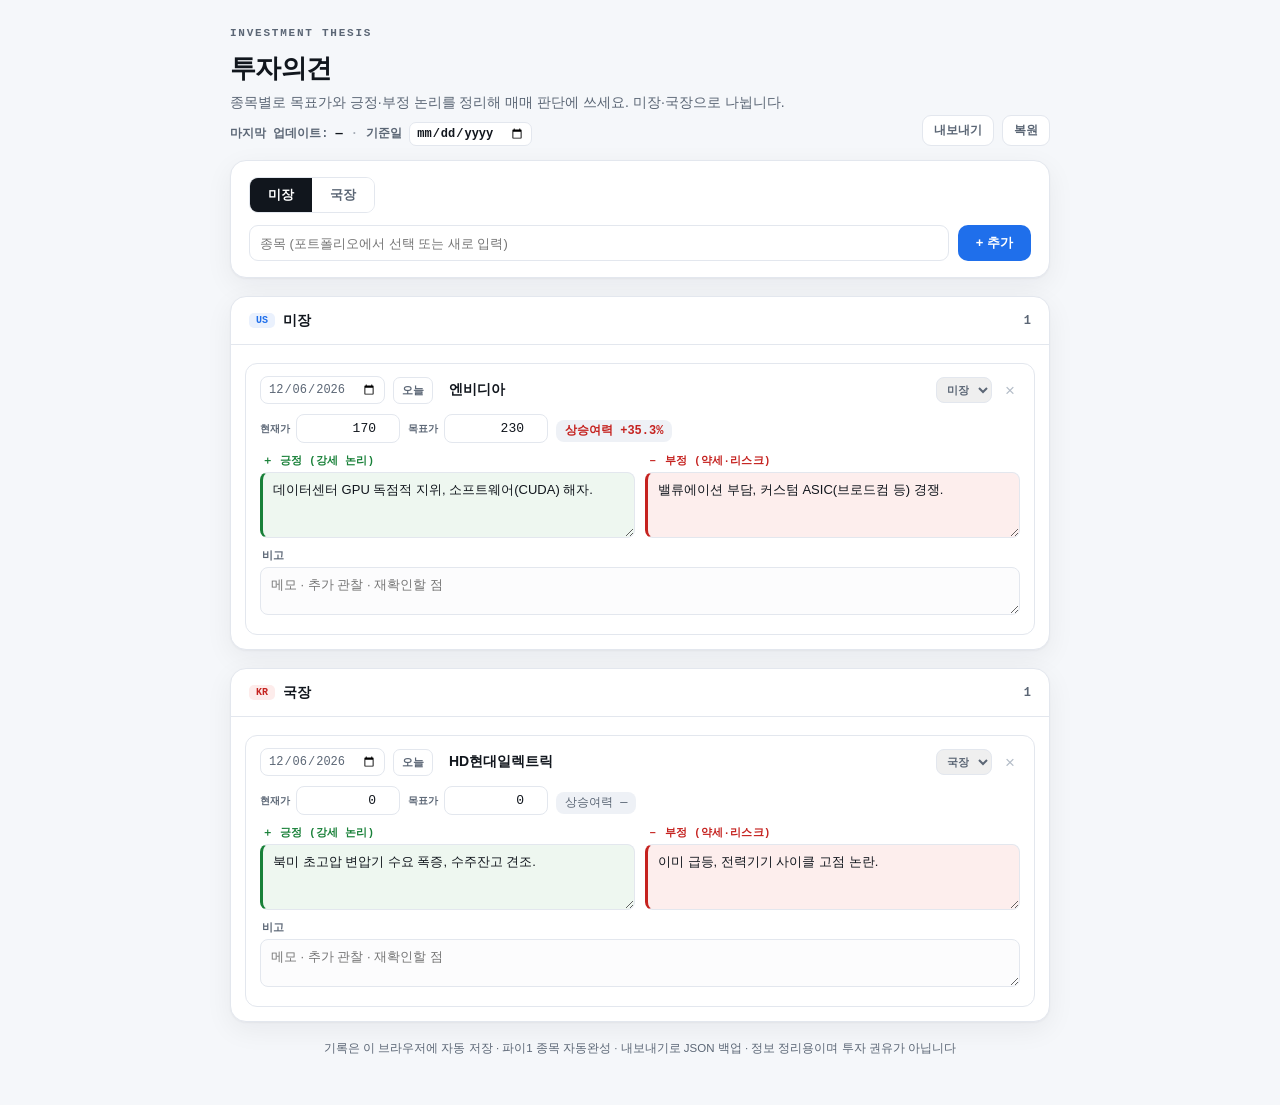
==== opinion.html @ b36881c7 "Add files via upload" ====
<!DOCTYPE html>
<html lang="ko">
<head>
<meta charset="UTF-8">
<meta name="viewport" content="width=device-width, initial-scale=1.0">
<title>투자의견</title>
<style>
  :root{
    --ink:#11161d; --ink-soft:#5b6675; --line:#e3e7ee; --line-soft:#eef1f6;
    --panel:#ffffff; --canvas:#f5f7fa; --accent:#1f6feb; --ok:#188038; --up:#c5221f; --down:#1f6feb;
    --bull:#188038; --bull-bg:#eef7f0; --bear:#c5221f; --bear-bg:#fdeeed;
    --us:#1f6feb; --us-bg:#eaf1fd; --kr:#c5221f; --kr-bg:#fdeceb;
    --shadow:0 1px 2px rgba(16,22,30,.04),0 8px 28px rgba(16,22,30,.06);
    --mono:ui-monospace,"SF Mono","Cascadia Mono","Segoe UI Mono",Consolas,monospace;
    --sans:ui-sans-serif,-apple-system,"Segoe UI","Apple SD Gothic Neo","Malgun Gothic",Roboto,sans-serif;
  }
  *{box-sizing:border-box} html,body{margin:0}
  body{font-family:var(--sans);color:var(--ink);background:var(--canvas);
    -webkit-font-smoothing:antialiased;line-height:1.5;padding:28px 18px 48px}
  .wrap{max-width:820px;margin:0 auto}
  header{margin-bottom:14px;display:flex;align-items:flex-end;justify-content:space-between;gap:12px;flex-wrap:wrap}
  .eyebrow{font:600 11px/1 var(--mono);letter-spacing:.16em;text-transform:uppercase;color:var(--ink-soft);margin-bottom:10px}
  h1{font-size:26px;font-weight:760;letter-spacing:-.02em;margin:0 0 4px}
  .sub{color:var(--ink-soft);font-size:14px;margin:0}
  .updated{font:600 12px var(--mono);color:var(--ink-soft);margin:9px 0 0}
  .updated b{color:var(--ink)}
  .updated .sep{opacity:.5;margin:0 8px}
  .updated input{font:600 12px var(--mono);color:var(--ink);border:1px solid var(--line);border-radius:7px;padding:3px 6px;background:#fff}
  .hbtns{display:flex;gap:8px}
  .hbtns button{border:1px solid var(--line);background:#fff;color:var(--ink-soft);font:600 12px system-ui;padding:6px 11px;border-radius:9px;cursor:pointer}
  .hbtns button:hover{border-color:var(--accent);color:var(--accent)}
  .panel{background:var(--panel);border:1px solid var(--line);border-radius:16px;box-shadow:var(--shadow)}

  .add{padding:16px 18px;margin-bottom:18px}
  .seg{display:inline-flex;border:1px solid var(--line);border-radius:9px;overflow:hidden;margin-bottom:12px}
  .seg button{font:700 13px var(--sans);border:0;background:#fff;color:var(--ink-soft);padding:8px 18px;cursor:pointer}
  .seg button[aria-pressed="true"]{background:var(--ink);color:#fff}
  .frm{display:grid;grid-template-columns:1fr auto;gap:9px}
  .frm input{font-family:var(--sans);font-size:13px;border:1px solid var(--line);background:#fff;border-radius:9px;padding:9px 10px;width:100%;color:var(--ink)}
  .frm input:focus{outline:2px solid var(--accent);outline-offset:1px;border-color:transparent}
  .addbtn{border:0;border-radius:10px;padding:9px 18px;font:700 13px var(--sans);color:#fff;background:var(--accent);cursor:pointer;white-space:nowrap}

  .sec{margin-bottom:18px}
  .sec-head{display:flex;align-items:center;gap:8px;padding:13px 18px;border-bottom:1px solid var(--line);font-weight:720;font-size:14px}
  .sec-head .tag{font:700 10px var(--mono);padding:2px 7px;border-radius:5px}
  .sec.us .tag{background:var(--us-bg);color:var(--us)} .sec.kr .tag{background:var(--kr-bg);color:var(--kr)}
  .sec-head .cnt{margin-left:auto;font:600 12px var(--mono);color:var(--ink-soft)}
  .cards{padding:8px 14px 14px}
  .empty{color:var(--ink-soft);font-size:13px;padding:14px 4px;text-align:center}

  .op{border:1px solid var(--line);border-radius:12px;padding:12px 14px;margin-top:10px;background:#fff}
  .op.stale{background:#fffdf8}
  .stale-b{font:700 10px var(--mono);padding:2px 7px;border-radius:5px;background:#fdf3e3;color:#b06000;white-space:nowrap}
  .stale-flag{font:600 12px var(--sans);color:#b06000;background:#fdf3e3;border:1px solid #f0dcbd;padding:5px 10px;border-radius:8px;display:inline-block;margin:10px 0 0}
  .op-head{display:flex;align-items:center;gap:8px;margin-bottom:10px;flex-wrap:wrap}
  .op-head .dt{flex:none;font-family:var(--mono);font-size:12px;border:1px solid var(--line);border-radius:8px;padding:5px 7px;color:var(--ink-soft)}
  .op-head .dt:focus{outline:2px solid var(--accent);outline-offset:1px;border-color:transparent}
  .op-head .tdy{border:1px solid var(--line);background:#fff;color:var(--ink-soft);font:600 11px var(--sans);padding:5px 8px;border-radius:7px;cursor:pointer;flex:none}
  .op-head .tdy:hover{border-color:var(--accent);color:var(--accent)}
  .namewarn{display:none;font:600 11.5px var(--sans);color:#b06000;background:#fdf3e3;border:1px solid #f0dcbd;border-radius:8px;padding:6px 9px;margin-top:8px}
  .op-head .nm{font-family:var(--sans);font-size:14px;font-weight:720;border:1px solid transparent;border-radius:8px;padding:5px 7px;flex:1;min-width:0;color:var(--ink)}
  .op-head .nm:focus{outline:2px solid var(--accent);outline-offset:1px;background:#fff}
  .op-head select{font:600 11px var(--sans);border:1px solid var(--line);border-radius:8px;padding:5px 6px;color:var(--ink-soft)}
  .del{border:0;background:none;color:#b3bcc7;font-size:17px;cursor:pointer;border-radius:8px;line-height:1;padding:3px 5px}
  .del:hover{color:#d24545;background:#fbeaea}
  .prices{display:flex;align-items:center;gap:8px;flex-wrap:wrap;margin-bottom:11px}
  .pfield{display:flex;align-items:center;gap:6px}
  .pfield label{font:600 10px var(--mono);color:var(--ink-soft)}
  .pfield input{font-family:var(--mono);font-size:13px;text-align:right;border:1px solid var(--line);border-radius:8px;padding:6px 8px;width:104px;color:var(--ink)}
  .pfield input:focus{outline:2px solid var(--accent);outline-offset:1px;border-color:transparent}
  .upside{font:700 12px var(--mono);padding:4px 9px;border-radius:8px;background:var(--line-soft)}
  .upside.pf{color:var(--up)} .upside.ls{color:var(--down)} .upside.na{color:var(--ink-soft);font-weight:500}

  .stance{display:grid;grid-template-columns:1fr 1fr;gap:10px}
  @media(max-width:640px){.stance{grid-template-columns:1fr}}
  .st{display:flex;flex-direction:column}
  .st label{font:700 10.5px var(--mono);letter-spacing:.03em;margin:0 0 4px 2px}
  .st.bull label{color:var(--bull)} .st.bear label{color:var(--bear)}
  .st textarea{font-family:var(--sans);font-size:13px;border:1px solid var(--line);border-left:3px solid;border-radius:8px;padding:8px 10px;width:100%;resize:vertical;min-height:66px;color:var(--ink);background:#fff}
  .st.bull textarea{border-left-color:var(--bull);background:var(--bull-bg)}
  .st.bear textarea{border-left-color:var(--bear);background:var(--bear-bg)}
  .st textarea:focus{outline:2px solid var(--accent);outline-offset:1px}
  .note{margin-top:11px}
  .note label{display:block;font:700 10.5px var(--mono);color:var(--ink-soft);margin:0 0 4px 2px}
  .note textarea{font-family:var(--sans);font-size:13px;border:1px solid var(--line);border-radius:8px;padding:8px 10px;width:100%;resize:vertical;min-height:44px;color:var(--ink);background:#fcfcfd}
  .note textarea:focus{outline:2px solid var(--accent);outline-offset:1px;border-color:transparent}
  footer{max-width:820px;margin:6px auto 0;color:var(--ink-soft);font-size:11.5px;text-align:center}
  @media(prefers-reduced-motion:reduce){*{transition:none!important}}
  @media(max-width:640px){
    body{padding:16px 10px 44px}
    input,select,textarea{font-size:16px !important}
  }
</style>
</head>
<body>
<div class="wrap">
  <header>
    <div>
      <div class="eyebrow">Investment Thesis</div>
      <h1>투자의견</h1>
      <p class="sub">종목별로 목표가와 긍정·부정 논리를 정리해 매매 판단에 쓰세요. 미장·국장으로 나뉩니다.</p>
      <span class="stale-flag" id="staleFlag" style="display:none"></span>
      <p class="updated">마지막 업데이트: <b id="updTs">—</b><span class="sep">·</span>기준일 <input type="date" id="baseDate" title="데이터 기준일"></p>
    </div>
    <div class="hbtns">
      <button id="expBtn">내보내기</button>
      <button id="impBtn">복원</button>
    </div>
  </header>

  <section class="panel add">
    <div class="seg" role="group" aria-label="시장">
      <button id="mUs" aria-pressed="true">미장</button>
      <button id="mKr" aria-pressed="false">국장</button>
    </div>
    <div class="frm">
      <input id="fName" list="stocklist" placeholder="종목 (포트폴리오에서 선택 또는 새로 입력)">
      <datalist id="stocklist"></datalist>
      <button class="addbtn" id="addBtn">+ 추가</button>
    </div>
    <div class="namewarn" id="nameWarn">⚠ 포트폴리오에 없는 종목명이에요 — 이름이 다르면 자동완성·연동이 안 붙어요</div>
  </section>

  <section class="panel sec us">
    <div class="sec-head"><span class="tag">US</span>미장<span class="cnt" id="cntUs">0</span></div>
    <div class="cards" id="listUs"></div>
  </section>
  <section class="panel sec kr">
    <div class="sec-head"><span class="tag">KR</span>국장<span class="cnt" id="cntKr">0</span></div>
    <div class="cards" id="listKr"></div>
  </section>
</div>
<footer>기록은 이 브라우저에 자동 저장 · 파이1 종목 자동완성 · 내보내기로 JSON 백업 · 정보 정리용이며 투자 권유가 아닙니다</footer>

<script>
(function(){
  "use strict";
  const KEY="toolkit:opinion";
  let data=[], updatedAt=null, baseDate="", metaLoaded=false;
  try{const s=localStorage.getItem(KEY);if(s){const o=JSON.parse(s);
    if(Array.isArray(o))data=o; else if(o&&Array.isArray(o.data)){data=o.data;
      if(o.updatedAt)updatedAt=o.updatedAt; if(o.baseDate)baseDate=o.baseDate;}}}catch(e){}
  if(!data.length){
    data=[
      {id:uid(),market:"us",name:"엔비디아",cur:170,target:230,bull:"데이터센터 GPU 독점적 지위, 소프트웨어(CUDA) 해자.",bear:"밸류에이션 부담, 커스텀 ASIC(브로드컴 등) 경쟁."},
      {id:uid(),market:"kr",name:"HD현대일렉트릭",cur:0,target:0,bull:"북미 초고압 변압기 수요 폭증, 수주잔고 견조.",bear:"이미 급등, 전력기기 사이클 고점 논란."},
    ];
  }
  function persist(){ if(metaLoaded) updatedAt=Date.now(); renderMeta();
    try{localStorage.setItem(KEY,JSON.stringify({data,updatedAt,baseDate}));}catch(e){}}
  function fmtDate(ts){const d=new Date(ts);const p=n=>String(n).padStart(2,"0");
    return d.getFullYear()+"-"+p(d.getMonth()+1)+"-"+p(d.getDate())+" "+p(d.getHours())+":"+p(d.getMinutes());}
  function renderMeta(){const el=document.getElementById("updTs");if(el)el.textContent=updatedAt?fmtDate(updatedAt):"—";}
  function uid(){return Date.now().toString(36)+Math.random().toString(36).slice(2,6);}
  function todayISO(){const d=new Date();return d.getFullYear()+"-"+String(d.getMonth()+1).padStart(2,"0")+"-"+String(d.getDate()).padStart(2,"0");}
  data.forEach(d=>{ if(d.date==null)d.date=todayISO(); if(d.note==null)d.note=""; });
  const esc=s=>String(s).replace(/[&<>"]/g,c=>({"&":"&amp;","<":"&lt;",">":"&gt;",'"':"&quot;"}[c]));
  const nf=n=>Number(n||0).toLocaleString("ko-KR");
  const STALE_DAYS=60;
  const daysSince=ds=>{const t=Date.parse(ds);return isNaN(t)?0:(Date.now()-t)/86400000;};
  const isStale=d=>!!d.date&&daysSince(d.date)>=STALE_DAYS;
  const id=x=>document.getElementById(x);

  let addMarket="us";
  const fName=id("fName");
  function setMarket(m){addMarket=m;id("mUs").setAttribute("aria-pressed",m==="us");id("mKr").setAttribute("aria-pressed",m==="kr");}
  id("mUs").addEventListener("click",()=>setMarket("us"));
  id("mKr").addEventListener("click",()=>setMarket("kr"));

  function pieNames(){try{const s=localStorage.getItem("toolkit:pie1");if(!s)return [];
    const o=JSON.parse(s);const arr=Array.isArray(o)?o:(o&&o.data)||[];
    return arr.map(x=>x&&x.name).filter(Boolean);}catch(e){return [];}}
  function buildDatalist(){const names=[...new Set([...pieNames(),...data.map(d=>d.name)])].filter(Boolean);
    id("stocklist").innerHTML=names.map(n=>`<option value="${esc(n)}">`).join("");}

  function add(){const name=fName.value.trim();if(!name){fName.focus();return;}
    data.push({id:uid(),market:addMarket,name,date:todayISO(),cur:0,target:0,bull:"",bear:"",note:""});
    persist();fName.value="";render();}
  id("addBtn").addEventListener("click",add);
  fName.addEventListener("keydown",e=>{if(e.key==="Enter")add();});
  fName.addEventListener("input",()=>{const v=fName.value.trim();const ns=pieNames();
    id("nameWarn").style.display=(v&&ns.length&&ns.indexOf(v)===-1)?"block":"none";});

  function upsideHtml(d){
    if(!(d.cur>0&&d.target>0))return `<span class="upside na">상승여력 —</span>`;
    const u=(d.target/d.cur-1)*100;
    return `<span class="upside ${u>=0?'pf':'ls'}">상승여력 ${u>=0?'+':''}${u.toFixed(1)}%</span>`;}
  function card(d){
    const st=isStale(d);
    return `<div class="op${st?' stale':''}" data-id="${d.id}">`+
      `<div class="op-head">`+
        `<input class="dt" data-id="${d.id}" data-k="date" type="date" value="${esc(d.date||"")}" title="작성일">`+
        `<button class="tdy" data-today="${d.id}" title="작성일을 오늘로 갱신">오늘</button>`+
        `<input class="nm" data-id="${d.id}" data-k="name" value="${esc(d.name)}" placeholder="종목명">`+
        `<select data-id="${d.id}" data-k="market"><option value="us"${d.market==="us"?" selected":""}>미장</option><option value="kr"${d.market==="kr"?" selected":""}>국장</option></select>`+
        `${st?'<span class="stale-b">업데이트 필요</span>':''}`+
        `<button class="del" data-del="${d.id}" title="삭제" aria-label="삭제">×</button></div>`+
      `<div class="prices">`+
        `<span class="pfield"><label>현재가</label><input data-id="${d.id}" data-k="cur" type="number" min="0" step="any" value="${d.cur||0}"></span>`+
        `<span class="pfield"><label>목표가</label><input data-id="${d.id}" data-k="target" type="number" min="0" step="any" value="${d.target||0}"></span>`+
        `<span class="up-slot">${upsideHtml(d)}</span>`+
      `</div>`+
      `<div class="stance">`+
        `<div class="st bull"><label>＋ 긍정 (강세 논리)</label><textarea data-id="${d.id}" data-k="bull" placeholder="살 이유 / 강세 시나리오">${esc(d.bull||"")}</textarea></div>`+
        `<div class="st bear"><label>－ 부정 (약세·리스크)</label><textarea data-id="${d.id}" data-k="bear" placeholder="리스크 / 안 살 이유">${esc(d.bear||"")}</textarea></div>`+
      `</div>`+
      `<div class="note"><label>비고</label><textarea data-id="${d.id}" data-k="note" placeholder="메모 · 추가 관찰 · 재확인할 점">${esc(d.note||"")}</textarea></div>`+
      `</div>`;}

  function render(){
    buildDatalist();
    const us=data.filter(d=>d.market==="us"), kr=data.filter(d=>d.market==="kr");
    id("listUs").innerHTML=us.length?us.map(card).join(""):'<div class="empty">아직 미장 종목이 없어요</div>';
    id("listKr").innerHTML=kr.length?kr.map(card).join(""):'<div class="empty">아직 국장 종목이 없어요</div>';
    id("cntUs").textContent=us.length;id("cntKr").textContent=kr.length;
    const n=data.filter(isStale).length, fl=id("staleFlag");
    fl.style.display=n?"inline-block":"none";
    if(n)fl.textContent="업데이트 필요한 의견 "+n+"건 ("+STALE_DAYS+"일 경과) — 작성일을 갱신하면 사라져요";
  }

  // inline edit
  document.body.addEventListener("input",e=>{const t=e.target,i=t.dataset&&t.dataset.id,k=t.dataset&&t.dataset.k;
    if(!i||!k||k==="market")return;const it=data.find(d=>d.id===i);if(!it)return;
    it[k]=(k==="cur"||k==="target")?(t.value===""?0:Math.max(0,+t.value)):t.value;
    if(k==="cur"||k==="target"){const slot=t.closest(".op").querySelector(".up-slot");if(slot)slot.innerHTML=upsideHtml(it);}
    persist();});
  document.body.addEventListener("change",e=>{const t=e.target;if(t.dataset&&t.dataset.k==="market"){
    const it=data.find(d=>d.id===t.dataset.id);if(it){it.market=t.value;persist();render();}}});
  document.body.addEventListener("click",e=>{
    const td=e.target.closest("[data-today]");
    if(td){const it=data.find(x=>x.id===td.dataset.today);if(it){it.date=todayISO();persist();render();}return;}
    const b=e.target.closest("[data-del]");if(!b)return;
    data=data.filter(d=>d.id!==b.dataset.del);persist();render();});

  id("expBtn").addEventListener("click",()=>{
    try{const blob=new Blob([JSON.stringify({_app:"toolkit",_version:1,_key:"opinion",data:{opinion:data}},null,2)],{type:"application/json"});
      const u=URL.createObjectURL(blob);const a=document.createElement("a");a.href=u;
      a.download="opinion-"+new Date().toISOString().slice(0,10)+".json";document.body.appendChild(a);a.click();a.remove();
      setTimeout(()=>URL.revokeObjectURL(u),1000);}catch(e){alert("이 환경에선 내보내기가 막혀 있어요.");}});
  id("impBtn").addEventListener("click",()=>{const i=document.createElement("input");i.type="file";i.accept=".json,application/json";
    i.onchange=()=>{const f=i.files[0];if(!f)return;const r=new FileReader();
      r.onload=()=>{try{const j=JSON.parse(r.result);
        let arr=Array.isArray(j)?j:(j.data&&Array.isArray(j.data.opinion)?j.data.opinion:(Array.isArray(j.data)?j.data:null));
        if(!arr){alert("투자의견 백업 파일이 아니에요.");return;}
        data=arr;persist();render();}catch(e){alert("JSON을 읽지 못했어요.");}};
      r.readAsText(f);};i.click();});

  setMarket("us");render();persist();metaLoaded=true;renderMeta();
  const bdEl=document.getElementById("baseDate");
  if(bdEl){bdEl.value=baseDate||"";bdEl.addEventListener("change",()=>{baseDate=bdEl.value;persist();});}
})();
</script>
</body>
</html>
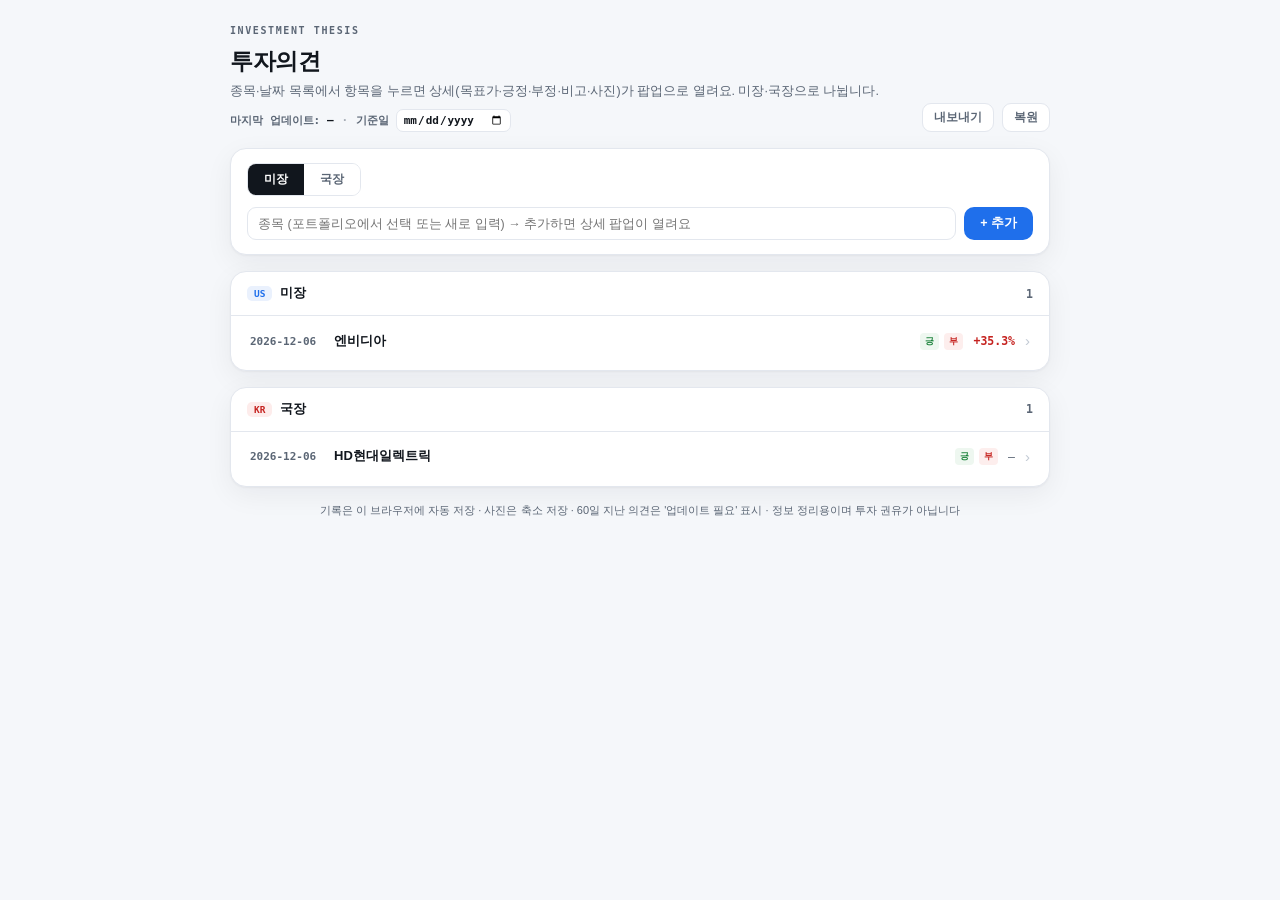
==== commit 51bd27e1: "Add files via upload" ====
--- a/opinion.html
+++ b/opinion.html
@@ -7,89 +7,117 @@
 <style>
   :root{
     --ink:#11161d; --ink-soft:#5b6675; --line:#e3e7ee; --line-soft:#eef1f6;
-    --panel:#ffffff; --canvas:#f5f7fa; --accent:#1f6feb; --ok:#188038; --up:#c5221f; --down:#1f6feb;
+    --panel:#ffffff; --canvas:#f5f7fa; --accent:#1f6feb; --ok:#188038; --amber:#b06000; --amber-bg:#fdf3e3;
     --bull:#188038; --bull-bg:#eef7f0; --bear:#c5221f; --bear-bg:#fdeeed;
-    --us:#1f6feb; --us-bg:#eaf1fd; --kr:#c5221f; --kr-bg:#fdeceb;
+    --us:#1f6feb; --us-bg:#eaf1fd; --kr:#c5221f; --kr-bg:#fdeceb; --up:#c5221f; --down:#1f6feb;
     --shadow:0 1px 2px rgba(16,22,30,.04),0 8px 28px rgba(16,22,30,.06);
     --mono:ui-monospace,"SF Mono","Cascadia Mono","Segoe UI Mono",Consolas,monospace;
     --sans:ui-sans-serif,-apple-system,"Segoe UI","Apple SD Gothic Neo","Malgun Gothic",Roboto,sans-serif;
   }
   *{box-sizing:border-box} html,body{margin:0}
   body{font-family:var(--sans);color:var(--ink);background:var(--canvas);
-    -webkit-font-smoothing:antialiased;line-height:1.5;padding:28px 18px 48px}
+    -webkit-font-smoothing:antialiased;line-height:1.45;padding:26px 16px 44px;font-size:13px}
   .wrap{max-width:820px;margin:0 auto}
-  header{margin-bottom:14px;display:flex;align-items:flex-end;justify-content:space-between;gap:12px;flex-wrap:wrap}
-  .eyebrow{font:600 11px/1 var(--mono);letter-spacing:.16em;text-transform:uppercase;color:var(--ink-soft);margin-bottom:10px}
-  h1{font-size:26px;font-weight:760;letter-spacing:-.02em;margin:0 0 4px}
-  .sub{color:var(--ink-soft);font-size:14px;margin:0}
-  .updated{font:600 12px var(--mono);color:var(--ink-soft);margin:9px 0 0}
-  .updated b{color:var(--ink)}
-  .updated .sep{opacity:.5;margin:0 8px}
-  .updated input{font:600 12px var(--mono);color:var(--ink);border:1px solid var(--line);border-radius:7px;padding:3px 6px;background:#fff}
+  header{margin-bottom:16px;display:flex;align-items:flex-end;justify-content:space-between;gap:12px;flex-wrap:wrap}
+  .eyebrow{font:600 10px/1 var(--mono);letter-spacing:.16em;text-transform:uppercase;color:var(--ink-soft);margin-bottom:9px}
+  h1{font-size:23px;font-weight:760;letter-spacing:-.02em;margin:0 0 4px}
+  .sub{color:var(--ink-soft);font-size:12.5px;margin:0}
+  .updated{font:600 11px var(--mono);color:var(--ink-soft);margin:9px 0 0}
+  .updated b{color:var(--ink)} .updated .sep{opacity:.5;margin:0 8px}
+  .updated input{font:600 11px var(--mono);color:var(--ink);border:1px solid var(--line);border-radius:7px;padding:3px 6px;background:#fff}
   .hbtns{display:flex;gap:8px}
-  .hbtns button{border:1px solid var(--line);background:#fff;color:var(--ink-soft);font:600 12px system-ui;padding:6px 11px;border-radius:9px;cursor:pointer}
+  .hbtns button{border:1px solid var(--line);background:#fff;color:var(--ink-soft);font:600 11.5px system-ui;padding:6px 11px;border-radius:9px;cursor:pointer}
   .hbtns button:hover{border-color:var(--accent);color:var(--accent)}
   .panel{background:var(--panel);border:1px solid var(--line);border-radius:16px;box-shadow:var(--shadow)}
-
-  .add{padding:16px 18px;margin-bottom:18px}
-  .seg{display:inline-flex;border:1px solid var(--line);border-radius:9px;overflow:hidden;margin-bottom:12px}
-  .seg button{font:700 13px var(--sans);border:0;background:#fff;color:var(--ink-soft);padding:8px 18px;cursor:pointer}
+  .stale-flag{font:600 11.5px var(--sans);color:var(--amber);background:var(--amber-bg);border:1px solid #f0dcbd;padding:5px 10px;border-radius:8px;display:inline-block;margin:10px 0 0}
+
+  .add{padding:14px 16px;margin-bottom:16px}
+  .seg{display:inline-flex;border:1px solid var(--line);border-radius:9px;overflow:hidden;margin-bottom:11px}
+  .seg button{font:700 12px var(--sans);border:0;background:#fff;color:var(--ink-soft);padding:7px 16px;cursor:pointer}
   .seg button[aria-pressed="true"]{background:var(--ink);color:#fff}
-  .frm{display:grid;grid-template-columns:1fr auto;gap:9px}
-  .frm input{font-family:var(--sans);font-size:13px;border:1px solid var(--line);background:#fff;border-radius:9px;padding:9px 10px;width:100%;color:var(--ink)}
+  .frm{display:grid;grid-template-columns:1fr auto;gap:8px}
+  .frm input{font-family:var(--sans);font-size:12.5px;border:1px solid var(--line);background:#fff;border-radius:9px;padding:8px 10px;width:100%;color:var(--ink)}
   .frm input:focus{outline:2px solid var(--accent);outline-offset:1px;border-color:transparent}
-  .addbtn{border:0;border-radius:10px;padding:9px 18px;font:700 13px var(--sans);color:#fff;background:var(--accent);cursor:pointer;white-space:nowrap}
-
-  .sec{margin-bottom:18px}
-  .sec-head{display:flex;align-items:center;gap:8px;padding:13px 18px;border-bottom:1px solid var(--line);font-weight:720;font-size:14px}
-  .sec-head .tag{font:700 10px var(--mono);padding:2px 7px;border-radius:5px}
+  .addbtn{border:0;border-radius:10px;padding:8px 16px;font:700 12.5px var(--sans);color:#fff;background:var(--accent);cursor:pointer;white-space:nowrap}
+  .namewarn{display:none;font:600 11px var(--sans);color:var(--amber);background:var(--amber-bg);border:1px solid #f0dcbd;border-radius:8px;padding:6px 9px;margin-top:8px}
+
+  /* ---- 목록형 ---- */
+  .sec{margin-bottom:16px}
+  .sec-head{display:flex;align-items:center;gap:8px;padding:12px 16px;border-bottom:1px solid var(--line);font-weight:720;font-size:13px}
+  .sec-head .tag{font:700 9.5px var(--mono);padding:2px 7px;border-radius:5px}
   .sec.us .tag{background:var(--us-bg);color:var(--us)} .sec.kr .tag{background:var(--kr-bg);color:var(--kr)}
-  .sec-head .cnt{margin-left:auto;font:600 12px var(--mono);color:var(--ink-soft)}
-  .cards{padding:8px 14px 14px}
-  .empty{color:var(--ink-soft);font-size:13px;padding:14px 4px;text-align:center}
-
-  .op{border:1px solid var(--line);border-radius:12px;padding:12px 14px;margin-top:10px;background:#fff}
-  .op.stale{background:#fffdf8}
-  .stale-b{font:700 10px var(--mono);padding:2px 7px;border-radius:5px;background:#fdf3e3;color:#b06000;white-space:nowrap}
-  .stale-flag{font:600 12px var(--sans);color:#b06000;background:#fdf3e3;border:1px solid #f0dcbd;padding:5px 10px;border-radius:8px;display:inline-block;margin:10px 0 0}
-  .op-head{display:flex;align-items:center;gap:8px;margin-bottom:10px;flex-wrap:wrap}
-  .op-head .dt{flex:none;font-family:var(--mono);font-size:12px;border:1px solid var(--line);border-radius:8px;padding:5px 7px;color:var(--ink-soft)}
-  .op-head .dt:focus{outline:2px solid var(--accent);outline-offset:1px;border-color:transparent}
-  .op-head .tdy{border:1px solid var(--line);background:#fff;color:var(--ink-soft);font:600 11px var(--sans);padding:5px 8px;border-radius:7px;cursor:pointer;flex:none}
-  .op-head .tdy:hover{border-color:var(--accent);color:var(--accent)}
-  .namewarn{display:none;font:600 11.5px var(--sans);color:#b06000;background:#fdf3e3;border:1px solid #f0dcbd;border-radius:8px;padding:6px 9px;margin-top:8px}
-  .op-head .nm{font-family:var(--sans);font-size:14px;font-weight:720;border:1px solid transparent;border-radius:8px;padding:5px 7px;flex:1;min-width:0;color:var(--ink)}
-  .op-head .nm:focus{outline:2px solid var(--accent);outline-offset:1px;background:#fff}
-  .op-head select{font:600 11px var(--sans);border:1px solid var(--line);border-radius:8px;padding:5px 6px;color:var(--ink-soft)}
-  .del{border:0;background:none;color:#b3bcc7;font-size:17px;cursor:pointer;border-radius:8px;line-height:1;padding:3px 5px}
-  .del:hover{color:#d24545;background:#fbeaea}
-  .prices{display:flex;align-items:center;gap:8px;flex-wrap:wrap;margin-bottom:11px}
-  .pfield{display:flex;align-items:center;gap:6px}
-  .pfield label{font:600 10px var(--mono);color:var(--ink-soft)}
-  .pfield input{font-family:var(--mono);font-size:13px;text-align:right;border:1px solid var(--line);border-radius:8px;padding:6px 8px;width:104px;color:var(--ink)}
-  .pfield input:focus{outline:2px solid var(--accent);outline-offset:1px;border-color:transparent}
+  .sec-head .cnt{margin-left:auto;font:600 11.5px var(--mono);color:var(--ink-soft)}
+  .list{padding:4px 8px 8px}
+  .empty{color:var(--ink-soft);font-size:12.5px;padding:12px 8px;text-align:center}
+  .li{display:flex;align-items:center;gap:10px;padding:9px 10px;border-radius:9px;cursor:pointer;border:1px solid transparent}
+  .li:hover{background:var(--line-soft);border-color:var(--line)}
+  .li .dt{font:600 11px var(--mono);color:var(--ink-soft);width:74px;flex:none}
+  .li .nm{font-weight:680;font-size:13px;flex:1;min-width:0;overflow:hidden;text-overflow:ellipsis;white-space:nowrap}
+  .li .up{font:700 11.5px var(--mono);flex:none} .li .up.pf{color:var(--up)} .li .up.ls{color:var(--down)} .li .up.na{color:var(--ink-soft);font-weight:500}
+  .li .ic{display:flex;gap:5px;flex:none}
+  .li .chip{font:700 9px var(--mono);padding:2px 5px;border-radius:4px}
+  .li .chip.b{background:var(--bull-bg);color:var(--bull)} .li .chip.r{background:var(--bear-bg);color:var(--bear)}
+  .li .chip.p{background:var(--line-soft);color:var(--ink-soft)}
+  .li .chip.s{background:var(--amber-bg);color:var(--amber)}
+  .li .arw{color:#c2cad4;font-size:15px;flex:none}
+
+  /* ---- 팝업 ---- */
+  .ov{position:fixed;inset:0;background:rgba(16,22,30,.44);display:none;align-items:flex-start;justify-content:center;padding:24px 14px;z-index:40;overflow:auto}
+  .ov.on{display:flex}
+  .modal{background:#fff;border-radius:16px;box-shadow:0 20px 60px rgba(16,22,30,.28);width:100%;max-width:600px;margin:auto;overflow:hidden}
+  .m-head{display:flex;align-items:center;gap:8px;padding:14px 16px;border-bottom:1px solid var(--line)}
+  .m-head .nm{font-family:var(--sans);font-size:15px;font-weight:740;border:1px solid transparent;border-radius:8px;padding:5px 7px;flex:1;min-width:0;color:var(--ink)}
+  .m-head .nm:focus{outline:2px solid var(--accent);outline-offset:1px;background:#fff}
+  .m-head select{font:600 11px var(--sans);border:1px solid var(--line);border-radius:8px;padding:5px 6px;color:var(--ink-soft)}
+  .m-x{border:0;background:none;color:#9aa4b0;font-size:22px;line-height:1;cursor:pointer;padding:2px 6px;border-radius:8px}
+  .m-x:hover{background:var(--line-soft);color:#d24545}
+  .m-body{padding:14px 16px;max-height:calc(100vh - 200px);overflow:auto}
+  .m-row{display:flex;align-items:center;gap:8px;flex-wrap:wrap;margin-bottom:12px}
+  .m-row .dtf{display:flex;align-items:center;gap:6px}
+  .m-row label{font:600 10px var(--mono);color:var(--ink-soft)}
+  .m-row input.dt{font:600 12px var(--mono);border:1px solid var(--line);border-radius:8px;padding:6px 7px;color:var(--ink-soft)}
+  .m-row .tdy{border:1px solid var(--line);background:#fff;color:var(--ink-soft);font:600 10.5px var(--sans);padding:5px 8px;border-radius:7px;cursor:pointer}
+  .m-row .tdy:hover{border-color:var(--accent);color:var(--accent)}
+  .prices{display:flex;align-items:center;gap:8px;flex-wrap:wrap;margin-bottom:13px}
+  .pf-i{display:flex;align-items:center;gap:6px}
+  .pf-i label{font:600 10px var(--mono);color:var(--ink-soft)}
+  .pf-i input{font-family:var(--mono);font-size:12.5px;text-align:right;border:1px solid var(--line);border-radius:8px;padding:6px 8px;width:100px;color:var(--ink)}
+  .pf-i input:focus{outline:2px solid var(--accent);outline-offset:1px;border-color:transparent}
   .upside{font:700 12px var(--mono);padding:4px 9px;border-radius:8px;background:var(--line-soft)}
   .upside.pf{color:var(--up)} .upside.ls{color:var(--down)} .upside.na{color:var(--ink-soft);font-weight:500}
-
-  .stance{display:grid;grid-template-columns:1fr 1fr;gap:10px}
-  @media(max-width:640px){.stance{grid-template-columns:1fr}}
+  .stance{display:grid;grid-template-columns:1fr 1fr;gap:10px;margin-bottom:12px}
+  @media(max-width:560px){.stance{grid-template-columns:1fr}}
   .st{display:flex;flex-direction:column}
-  .st label{font:700 10.5px var(--mono);letter-spacing:.03em;margin:0 0 4px 2px}
+  .st label{font:700 10px var(--mono);letter-spacing:.03em;margin:0 0 4px 2px}
   .st.bull label{color:var(--bull)} .st.bear label{color:var(--bear)}
-  .st textarea{font-family:var(--sans);font-size:13px;border:1px solid var(--line);border-left:3px solid;border-radius:8px;padding:8px 10px;width:100%;resize:vertical;min-height:66px;color:var(--ink);background:#fff}
+  .st textarea,.note textarea{font-family:var(--sans);font-size:12.5px;border:1px solid var(--line);border-radius:8px;padding:8px 10px;width:100%;resize:vertical;color:var(--ink);line-height:1.5}
+  .st textarea{border-left:3px solid;min-height:132px}
   .st.bull textarea{border-left-color:var(--bull);background:var(--bull-bg)}
   .st.bear textarea{border-left-color:var(--bear);background:var(--bear-bg)}
-  .st textarea:focus{outline:2px solid var(--accent);outline-offset:1px}
-  .note{margin-top:11px}
-  .note label{display:block;font:700 10.5px var(--mono);color:var(--ink-soft);margin:0 0 4px 2px}
-  .note textarea{font-family:var(--sans);font-size:13px;border:1px solid var(--line);border-radius:8px;padding:8px 10px;width:100%;resize:vertical;min-height:44px;color:var(--ink);background:#fcfcfd}
-  .note textarea:focus{outline:2px solid var(--accent);outline-offset:1px;border-color:transparent}
-  footer{max-width:820px;margin:6px auto 0;color:var(--ink-soft);font-size:11.5px;text-align:center}
+  .st textarea:focus,.note textarea:focus{outline:2px solid var(--accent);outline-offset:1px}
+  .note{margin-bottom:12px}
+  .note label{display:block;font:700 10px var(--mono);color:var(--ink-soft);margin:0 0 4px 2px}
+  .note textarea{background:#fcfcfd;min-height:52px}
+  /* 사진 */
+  .photos{margin-bottom:6px}
+  .photos label{display:block;font:700 10px var(--mono);color:var(--ink-soft);margin:0 0 6px 2px}
+  .thumbs{display:flex;flex-wrap:wrap;gap:8px}
+  .thumb{position:relative;width:72px;height:72px;border-radius:9px;overflow:hidden;border:1px solid var(--line);background:var(--line-soft)}
+  .thumb img{width:100%;height:100%;object-fit:cover;cursor:zoom-in}
+  .thumb .rm{position:absolute;top:2px;right:2px;width:18px;height:18px;border:0;border-radius:50%;background:rgba(16,22,30,.6);color:#fff;font-size:12px;line-height:18px;cursor:pointer;padding:0}
+  .addph{width:72px;height:72px;border:1px dashed var(--line);border-radius:9px;background:#fbfcfe;color:var(--ink-soft);font-size:24px;cursor:pointer;display:flex;align-items:center;justify-content:center}
+  .addph:hover{border-color:var(--accent);color:var(--accent)}
+  .m-foot{display:flex;align-items:center;gap:8px;padding:12px 16px;border-top:1px solid var(--line)}
+  .m-foot .del{border:1px solid #f2c9c9;background:#fff;color:#c5221f;font:600 12px var(--sans);padding:7px 13px;border-radius:9px;cursor:pointer}
+  .m-foot .del:hover{background:#fdeeed}
+  .m-foot .sp{flex:1}
+  .m-foot .done{border:0;background:var(--ink);color:#fff;font:700 12.5px var(--sans);padding:8px 18px;border-radius:9px;cursor:pointer}
+  /* 사진 확대 */
+  .lb{position:fixed;inset:0;background:rgba(0,0,0,.85);display:none;align-items:center;justify-content:center;z-index:60;padding:20px}
+  .lb.on{display:flex} .lb img{max-width:100%;max-height:100%;border-radius:8px}
+  footer{max-width:820px;margin:6px auto 0;color:var(--ink-soft);font-size:11px;text-align:center}
   @media(prefers-reduced-motion:reduce){*{transition:none!important}}
-  @media(max-width:640px){
-    body{padding:16px 10px 44px}
-    input,select,textarea{font-size:16px !important}
-  }
+  @media(max-width:640px){ body{padding:16px 10px 44px} input,select,textarea{font-size:16px !important} }
 </style>
 </head>
 <body>
@@ -98,7 +126,7 @@
     <div>
       <div class="eyebrow">Investment Thesis</div>
       <h1>투자의견</h1>
-      <p class="sub">종목별로 목표가와 긍정·부정 논리를 정리해 매매 판단에 쓰세요. 미장·국장으로 나뉩니다.</p>
+      <p class="sub">종목·날짜 목록에서 항목을 누르면 상세(목표가·긍정·부정·비고·사진)가 팝업으로 열려요. 미장·국장으로 나뉩니다.</p>
       <span class="stale-flag" id="staleFlag" style="display:none"></span>
       <p class="updated">마지막 업데이트: <b id="updTs">—</b><span class="sep">·</span>기준일 <input type="date" id="baseDate" title="데이터 기준일"></p>
     </div>
@@ -114,7 +142,7 @@
       <button id="mKr" aria-pressed="false">국장</button>
     </div>
     <div class="frm">
-      <input id="fName" list="stocklist" placeholder="종목 (포트폴리오에서 선택 또는 새로 입력)">
+      <input id="fName" list="stocklist" placeholder="종목 (포트폴리오에서 선택 또는 새로 입력) → 추가하면 상세 팝업이 열려요">
       <datalist id="stocklist"></datalist>
       <button class="addbtn" id="addBtn">+ 추가</button>
     </div>
@@ -123,43 +151,80 @@
 
   <section class="panel sec us">
     <div class="sec-head"><span class="tag">US</span>미장<span class="cnt" id="cntUs">0</span></div>
-    <div class="cards" id="listUs"></div>
+    <div class="list" id="listUs"></div>
   </section>
   <section class="panel sec kr">
     <div class="sec-head"><span class="tag">KR</span>국장<span class="cnt" id="cntKr">0</span></div>
-    <div class="cards" id="listKr"></div>
+    <div class="list" id="listKr"></div>
   </section>
 </div>
-<footer>기록은 이 브라우저에 자동 저장 · 파이1 종목 자동완성 · 내보내기로 JSON 백업 · 정보 정리용이며 투자 권유가 아닙니다</footer>
+
+<!-- 상세 팝업 -->
+<div class="ov" id="ov">
+  <div class="modal" role="dialog" aria-modal="true">
+    <div class="m-head">
+      <input class="nm" id="mName" placeholder="종목명">
+      <select id="mMarket"><option value="us">미장</option><option value="kr">국장</option></select>
+      <button class="m-x" id="mClose" aria-label="닫기">×</button>
+    </div>
+    <div class="m-body">
+      <div class="m-row">
+        <span class="dtf"><label>작성일</label><input class="dt" id="mDate" type="date"></span>
+        <button class="tdy" id="mToday">오늘로</button>
+      </div>
+      <div class="prices">
+        <span class="pf-i"><label>현재가</label><input id="mCur" type="number" min="0" step="any"></span>
+        <span class="pf-i"><label>목표가</label><input id="mTarget" type="number" min="0" step="any"></span>
+        <span class="upside" id="mUpside">상승여력 —</span>
+      </div>
+      <div class="stance">
+        <div class="st bull"><label>＋ 긍정 (강세 논리)</label><textarea id="mBull" placeholder="살 이유 / 강세 시나리오"></textarea></div>
+        <div class="st bear"><label>－ 부정 (약세·리스크)</label><textarea id="mBear" placeholder="리스크 / 안 살 이유"></textarea></div>
+      </div>
+      <div class="note"><label>비고</label><textarea id="mNote" placeholder="메모 · 추가 관찰 · 재확인할 점"></textarea></div>
+      <div class="photos"><label>사진 첨부</label>
+        <div class="thumbs" id="mThumbs"></div>
+      </div>
+    </div>
+    <div class="m-foot">
+      <button class="del" id="mDel">삭제</button>
+      <span class="sp"></span>
+      <button class="done" id="mDone">완료</button>
+    </div>
+  </div>
+</div>
+<div class="lb" id="lb"><img id="lbImg" alt="첨부 사진"></div>
+<input type="file" id="fileIn" accept="image/*" style="display:none">
+
+<footer>기록은 이 브라우저에 자동 저장 · 사진은 축소 저장 · 60일 지난 의견은 '업데이트 필요' 표시 · 정보 정리용이며 투자 권유가 아닙니다</footer>
 
 <script>
 (function(){
   "use strict";
-  const KEY="toolkit:opinion";
+  const KEY="toolkit:opinion", STALE_DAYS=60;
   let data=[], updatedAt=null, baseDate="", metaLoaded=false;
   try{const s=localStorage.getItem(KEY);if(s){const o=JSON.parse(s);
     if(Array.isArray(o))data=o; else if(o&&Array.isArray(o.data)){data=o.data;
       if(o.updatedAt)updatedAt=o.updatedAt; if(o.baseDate)baseDate=o.baseDate;}}}catch(e){}
   if(!data.length){
     data=[
-      {id:uid(),market:"us",name:"엔비디아",cur:170,target:230,bull:"데이터센터 GPU 독점적 지위, 소프트웨어(CUDA) 해자.",bear:"밸류에이션 부담, 커스텀 ASIC(브로드컴 등) 경쟁."},
-      {id:uid(),market:"kr",name:"HD현대일렉트릭",cur:0,target:0,bull:"북미 초고압 변압기 수요 폭증, 수주잔고 견조.",bear:"이미 급등, 전력기기 사이클 고점 논란."},
+      {id:uid(),market:"us",name:"엔비디아",date:todayISO(),cur:170,target:230,bull:"데이터센터 GPU 독점적 지위, 소프트웨어(CUDA) 해자.",bear:"밸류에이션 부담, 커스텀 ASIC 경쟁.",note:"",photos:[]},
+      {id:uid(),market:"kr",name:"HD현대일렉트릭",date:todayISO(),cur:0,target:0,bull:"북미 초고압 변압기 수요 폭증, 수주잔고 견조.",bear:"이미 급등, 사이클 고점 논란.",note:"",photos:[]},
     ];
   }
+  data.forEach(d=>{ if(d.date==null)d.date=todayISO(); if(d.note==null)d.note=""; if(!Array.isArray(d.photos))d.photos=[]; });
   function persist(){ if(metaLoaded) updatedAt=Date.now(); renderMeta();
-    try{localStorage.setItem(KEY,JSON.stringify({data,updatedAt,baseDate}));}catch(e){}}
+    try{localStorage.setItem(KEY,JSON.stringify({data,updatedAt,baseDate}));}
+    catch(e){ if((e&&e.name)==="QuotaExceededError")alert("저장 공간이 가득 찼어요 — 사진을 줄이거나 오래된 항목을 지워주세요."); }}
+  function uid(){return Date.now().toString(36)+Math.random().toString(36).slice(2,6);}
+  function todayISO(){const d=new Date();return d.getFullYear()+"-"+String(d.getMonth()+1).padStart(2,"0")+"-"+String(d.getDate()).padStart(2,"0");}
   function fmtDate(ts){const d=new Date(ts);const p=n=>String(n).padStart(2,"0");
     return d.getFullYear()+"-"+p(d.getMonth()+1)+"-"+p(d.getDate())+" "+p(d.getHours())+":"+p(d.getMinutes());}
   function renderMeta(){const el=document.getElementById("updTs");if(el)el.textContent=updatedAt?fmtDate(updatedAt):"—";}
-  function uid(){return Date.now().toString(36)+Math.random().toString(36).slice(2,6);}
-  function todayISO(){const d=new Date();return d.getFullYear()+"-"+String(d.getMonth()+1).padStart(2,"0")+"-"+String(d.getDate()).padStart(2,"0");}
-  data.forEach(d=>{ if(d.date==null)d.date=todayISO(); if(d.note==null)d.note=""; });
   const esc=s=>String(s).replace(/[&<>"]/g,c=>({"&":"&amp;","<":"&lt;",">":"&gt;",'"':"&quot;"}[c]));
-  const nf=n=>Number(n||0).toLocaleString("ko-KR");
-  const STALE_DAYS=60;
+  const id=x=>document.getElementById(x);
   const daysSince=ds=>{const t=Date.parse(ds);return isNaN(t)?0:(Date.now()-t)/86400000;};
   const isStale=d=>!!d.date&&daysSince(d.date)>=STALE_DAYS;
-  const id=x=>document.getElementById(x);
 
   let addMarket="us";
   const fName=id("fName");
@@ -167,86 +232,116 @@
   id("mUs").addEventListener("click",()=>setMarket("us"));
   id("mKr").addEventListener("click",()=>setMarket("kr"));
 
-  function pieNames(){try{const s=localStorage.getItem("toolkit:pie1");if(!s)return [];
-    const o=JSON.parse(s);const arr=Array.isArray(o)?o:(o&&o.data)||[];
-    return arr.map(x=>x&&x.name).filter(Boolean);}catch(e){return [];}}
+  function pieNames(){const out=[];["toolkit:pie1","toolkit:pie-us"].forEach(k=>{try{const s=localStorage.getItem(k);if(!s)return;
+    const o=JSON.parse(s);const arr=Array.isArray(o)?o:(o&&o.data)||[];arr.forEach(x=>{if(x&&x.name)out.push(x.name);});}catch(e){}});return out;}
   function buildDatalist(){const names=[...new Set([...pieNames(),...data.map(d=>d.name)])].filter(Boolean);
     id("stocklist").innerHTML=names.map(n=>`<option value="${esc(n)}">`).join("");}
-
-  function add(){const name=fName.value.trim();if(!name){fName.focus();return;}
-    data.push({id:uid(),market:addMarket,name,date:todayISO(),cur:0,target:0,bull:"",bear:"",note:""});
-    persist();fName.value="";render();}
-  id("addBtn").addEventListener("click",add);
-  fName.addEventListener("keydown",e=>{if(e.key==="Enter")add();});
   fName.addEventListener("input",()=>{const v=fName.value.trim();const ns=pieNames();
     id("nameWarn").style.display=(v&&ns.length&&ns.indexOf(v)===-1)?"block":"none";});
 
-  function upsideHtml(d){
-    if(!(d.cur>0&&d.target>0))return `<span class="upside na">상승여력 —</span>`;
-    const u=(d.target/d.cur-1)*100;
-    return `<span class="upside ${u>=0?'pf':'ls'}">상승여력 ${u>=0?'+':''}${u.toFixed(1)}%</span>`;}
-  function card(d){
-    const st=isStale(d);
-    return `<div class="op${st?' stale':''}" data-id="${d.id}">`+
-      `<div class="op-head">`+
-        `<input class="dt" data-id="${d.id}" data-k="date" type="date" value="${esc(d.date||"")}" title="작성일">`+
-        `<button class="tdy" data-today="${d.id}" title="작성일을 오늘로 갱신">오늘</button>`+
-        `<input class="nm" data-id="${d.id}" data-k="name" value="${esc(d.name)}" placeholder="종목명">`+
-        `<select data-id="${d.id}" data-k="market"><option value="us"${d.market==="us"?" selected":""}>미장</option><option value="kr"${d.market==="kr"?" selected":""}>국장</option></select>`+
-        `${st?'<span class="stale-b">업데이트 필요</span>':''}`+
-        `<button class="del" data-del="${d.id}" title="삭제" aria-label="삭제">×</button></div>`+
-      `<div class="prices">`+
-        `<span class="pfield"><label>현재가</label><input data-id="${d.id}" data-k="cur" type="number" min="0" step="any" value="${d.cur||0}"></span>`+
-        `<span class="pfield"><label>목표가</label><input data-id="${d.id}" data-k="target" type="number" min="0" step="any" value="${d.target||0}"></span>`+
-        `<span class="up-slot">${upsideHtml(d)}</span>`+
-      `</div>`+
-      `<div class="stance">`+
-        `<div class="st bull"><label>＋ 긍정 (강세 논리)</label><textarea data-id="${d.id}" data-k="bull" placeholder="살 이유 / 강세 시나리오">${esc(d.bull||"")}</textarea></div>`+
-        `<div class="st bear"><label>－ 부정 (약세·리스크)</label><textarea data-id="${d.id}" data-k="bear" placeholder="리스크 / 안 살 이유">${esc(d.bear||"")}</textarea></div>`+
-      `</div>`+
-      `<div class="note"><label>비고</label><textarea data-id="${d.id}" data-k="note" placeholder="메모 · 추가 관찰 · 재확인할 점">${esc(d.note||"")}</textarea></div>`+
-      `</div>`;}
-
+  function upside(d){if(!(d.cur>0&&d.target>0))return null;return (d.target/d.cur-1)*100;}
+
+  /* ---- 목록 ---- */
+  function liHtml(d){
+    const u=upside(d), st=isStale(d);
+    const up=u==null?`<span class="up na">—</span>`:`<span class="up ${u>=0?'pf':'ls'}">${u>=0?'+':''}${u.toFixed(1)}%</span>`;
+    const chips=(d.bull&&d.bull.trim()?'<span class="chip b">긍</span>':'')+
+      (d.bear&&d.bear.trim()?'<span class="chip r">부</span>':'')+
+      ((d.photos&&d.photos.length)?'<span class="chip p">📷'+d.photos.length+'</span>':'')+
+      (st?'<span class="chip s">갱신</span>':'');
+    return `<div class="li" data-open="${d.id}">`+
+      `<span class="dt">${esc(d.date||"")}</span>`+
+      `<span class="nm">${esc(d.name||"(무제)")}</span>`+
+      `<span class="ic">${chips}</span>${up}<span class="arw">›</span></div>`;
+  }
   function render(){
     buildDatalist();
     const us=data.filter(d=>d.market==="us"), kr=data.filter(d=>d.market==="kr");
-    id("listUs").innerHTML=us.length?us.map(card).join(""):'<div class="empty">아직 미장 종목이 없어요</div>';
-    id("listKr").innerHTML=kr.length?kr.map(card).join(""):'<div class="empty">아직 국장 종목이 없어요</div>';
+    const sort=a=>a.slice().sort((x,y)=>(x.date<y.date?1:x.date>y.date?-1:0));
+    id("listUs").innerHTML=us.length?sort(us).map(liHtml).join(""):'<div class="empty">아직 미장 의견이 없어요</div>';
+    id("listKr").innerHTML=kr.length?sort(kr).map(liHtml).join(""):'<div class="empty">아직 국장 의견이 없어요</div>';
     id("cntUs").textContent=us.length;id("cntKr").textContent=kr.length;
     const n=data.filter(isStale).length, fl=id("staleFlag");
     fl.style.display=n?"inline-block":"none";
     if(n)fl.textContent="업데이트 필요한 의견 "+n+"건 ("+STALE_DAYS+"일 경과) — 작성일을 갱신하면 사라져요";
   }
-
-  // inline edit
-  document.body.addEventListener("input",e=>{const t=e.target,i=t.dataset&&t.dataset.id,k=t.dataset&&t.dataset.k;
-    if(!i||!k||k==="market")return;const it=data.find(d=>d.id===i);if(!it)return;
-    it[k]=(k==="cur"||k==="target")?(t.value===""?0:Math.max(0,+t.value)):t.value;
-    if(k==="cur"||k==="target"){const slot=t.closest(".op").querySelector(".up-slot");if(slot)slot.innerHTML=upsideHtml(it);}
-    persist();});
-  document.body.addEventListener("change",e=>{const t=e.target;if(t.dataset&&t.dataset.k==="market"){
-    const it=data.find(d=>d.id===t.dataset.id);if(it){it.market=t.value;persist();render();}}});
-  document.body.addEventListener("click",e=>{
-    const td=e.target.closest("[data-today]");
-    if(td){const it=data.find(x=>x.id===td.dataset.today);if(it){it.date=todayISO();persist();render();}return;}
-    const b=e.target.closest("[data-del]");if(!b)return;
-    data=data.filter(d=>d.id!==b.dataset.del);persist();render();});
-
+  document.body.addEventListener("click",e=>{const li=e.target.closest("[data-open]");if(li)openModal(li.dataset.open);});
+
+  function add(){const name=fName.value.trim();if(!name){fName.focus();return;}
+    const d={id:uid(),market:addMarket,name,date:todayISO(),cur:0,target:0,bull:"",bear:"",note:"",photos:[]};
+    data.push(d);persist();fName.value="";id("nameWarn").style.display="none";render();openModal(d.id);}
+  id("addBtn").addEventListener("click",add);
+  fName.addEventListener("keydown",e=>{if(e.key==="Enter")add();});
+
+  /* ---- 팝업 ---- */
+  let cur=null;
+  const ov=id("ov");
+  function setUpside(d){const u=upside(d),el=id("mUpside");
+    if(u==null){el.className="upside na";el.textContent="상승여력 —";}
+    else{el.className="upside "+(u>=0?"pf":"ls");el.textContent="상승여력 "+(u>=0?"+":"")+u.toFixed(1)+"%";}}
+  function renderThumbs(d){
+    const box=id("mThumbs");
+    box.innerHTML=(d.photos||[]).map((p,i)=>`<div class="thumb"><img src="${p}" data-zoom="${i}" alt="첨부"><button class="rm" data-rm="${i}" title="삭제">×</button></div>`).join("")+
+      `<button class="addph" id="addPh" title="사진 추가">＋</button>`;
+    id("addPh").addEventListener("click",()=>{id("fileIn").click();});
+    box.querySelectorAll("[data-rm]").forEach(b=>b.addEventListener("click",()=>{d.photos.splice(+b.dataset.rm,1);persist();renderThumbs(d);render();}));
+    box.querySelectorAll("[data-zoom]").forEach(im=>im.addEventListener("click",()=>{id("lbImg").src=d.photos[+im.dataset.zoom];id("lb").classList.add("on");}));
+  }
+  function openModal(idv){
+    const d=data.find(x=>x.id===idv);if(!d)return;cur=d;
+    id("mName").value=d.name||"";id("mMarket").value=d.market;id("mDate").value=d.date||"";
+    id("mCur").value=d.cur||0;id("mTarget").value=d.target||0;
+    id("mBull").value=d.bull||"";id("mBear").value=d.bear||"";id("mNote").value=d.note||"";
+    setUpside(d);renderThumbs(d);
+    ov.classList.add("on");document.body.style.overflow="hidden";
+  }
+  function closeModal(){ov.classList.remove("on");document.body.style.overflow="";cur=null;render();}
+  id("mClose").addEventListener("click",closeModal);
+  id("mDone").addEventListener("click",closeModal);
+  ov.addEventListener("click",e=>{if(e.target===ov)closeModal();});
+  document.addEventListener("keydown",e=>{if(e.key==="Escape"){if(id("lb").classList.contains("on"))id("lb").classList.remove("on");else if(ov.classList.contains("on"))closeModal();}});
+  id("lb").addEventListener("click",()=>id("lb").classList.remove("on"));
+
+  function bindF(elId,key,num){id(elId).addEventListener("input",e=>{if(!cur)return;
+    cur[key]=num?(e.target.value===""?0:Math.max(0,+e.target.value)):e.target.value;
+    if(num)setUpside(cur);persist();});}
+  bindF("mName","name");bindF("mBull","bull");bindF("mBear","bear");bindF("mNote","note");
+  bindF("mCur","cur",true);bindF("mTarget","target",true);
+  id("mDate").addEventListener("input",e=>{if(!cur)return;cur.date=e.target.value;persist();});
+  id("mMarket").addEventListener("change",e=>{if(!cur)return;cur.market=e.target.value;persist();});
+  id("mToday").addEventListener("click",()=>{if(!cur)return;cur.date=todayISO();id("mDate").value=cur.date;persist();});
+  id("mDel").addEventListener("click",()=>{if(!cur)return;
+    if(!confirm('"'+(cur.name||"")+'" 의견을 삭제할까요?'))return;
+    data=data.filter(x=>x.id!==cur.id);persist();closeModal();});
+
+  /* ---- 사진: 축소 후 dataURL 저장 ---- */
+  id("fileIn").addEventListener("change",e=>{const f=e.target.files&&e.target.files[0];e.target.value="";
+    if(!f||!cur)return;const rd=new FileReader();
+    rd.onload=()=>{const img=new Image();img.onload=()=>{
+      const MAX=1000;let{width:w,height:h}=img;const sc=Math.min(1,MAX/Math.max(w,h));
+      const cv=document.createElement("canvas");cv.width=Math.round(w*sc);cv.height=Math.round(h*sc);
+      cv.getContext("2d").drawImage(img,0,0,cv.width,cv.height);
+      let url;try{url=cv.toDataURL("image/jpeg",0.7);}catch(_){url=rd.result;}
+      cur.photos=cur.photos||[];cur.photos.push(url);persist();renderThumbs(cur);render();
+    };img.src=rd.result;};rd.readAsDataURL(f);});
+
+  /* ---- 내보내기/복원 ---- */
   id("expBtn").addEventListener("click",()=>{
     try{const blob=new Blob([JSON.stringify({_app:"toolkit",_version:1,_key:"opinion",data:{opinion:data}},null,2)],{type:"application/json"});
       const u=URL.createObjectURL(blob);const a=document.createElement("a");a.href=u;
-      a.download="opinion-"+new Date().toISOString().slice(0,10)+".json";document.body.appendChild(a);a.click();a.remove();
+      a.download="opinion-"+todayISO()+".json";document.body.appendChild(a);a.click();a.remove();
       setTimeout(()=>URL.revokeObjectURL(u),1000);}catch(e){alert("이 환경에선 내보내기가 막혀 있어요.");}});
   id("impBtn").addEventListener("click",()=>{const i=document.createElement("input");i.type="file";i.accept=".json,application/json";
     i.onchange=()=>{const f=i.files[0];if(!f)return;const r=new FileReader();
       r.onload=()=>{try{const j=JSON.parse(r.result);
         let arr=Array.isArray(j)?j:(j.data&&Array.isArray(j.data.opinion)?j.data.opinion:(Array.isArray(j.data)?j.data:null));
         if(!arr){alert("투자의견 백업 파일이 아니에요.");return;}
+        arr.forEach(d=>{if(!Array.isArray(d.photos))d.photos=[];});
         data=arr;persist();render();}catch(e){alert("JSON을 읽지 못했어요.");}};
       r.readAsText(f);};i.click();});
 
   setMarket("us");render();persist();metaLoaded=true;renderMeta();
-  const bdEl=document.getElementById("baseDate");
+  const bdEl=id("baseDate");
   if(bdEl){bdEl.value=baseDate||"";bdEl.addEventListener("change",()=>{baseDate=bdEl.value;persist();});}
 })();
 </script>
